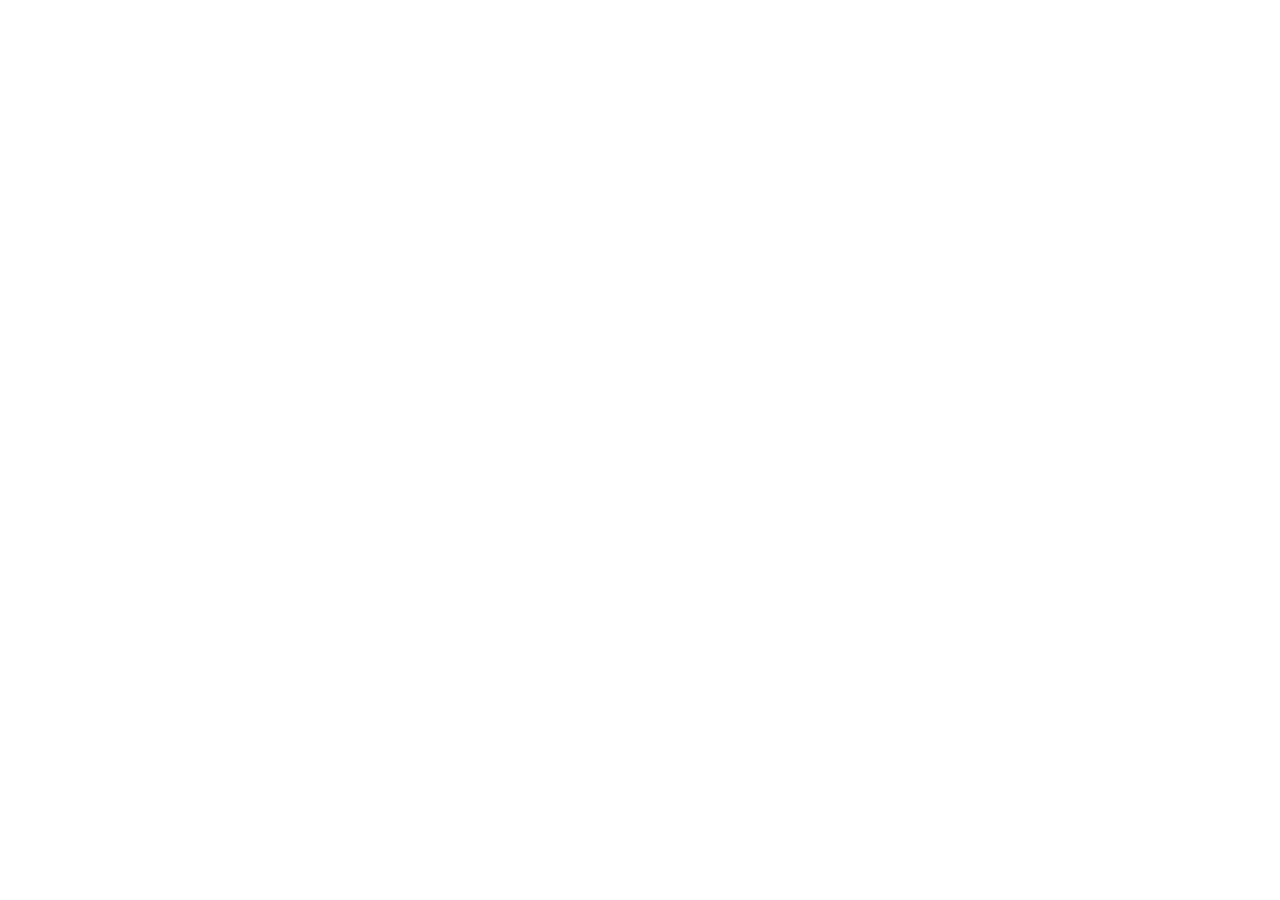
==== about.html @ 67be5322 "Created main files needed for the portfolio and added respective boilerplates" ====
<!DOCTYPE html>

<html lang="en">
    <head>
        <meta charset="UTF-8">
        <meta name="viewport" content="width=device-width, initial-scale=1.0">
        <title>Ivan Bautista's Portfolio</title>
        <link rel="stylesheet" href="styles.css">
        <script src="script.js" defer></script>
    </head>
    <body>
        
    </body>
</html>
---- styles.css ----
/*Remove all spaces from box model*/

*
{
    border: none;
    padding: 0;
    box-sizing: border-box;
}
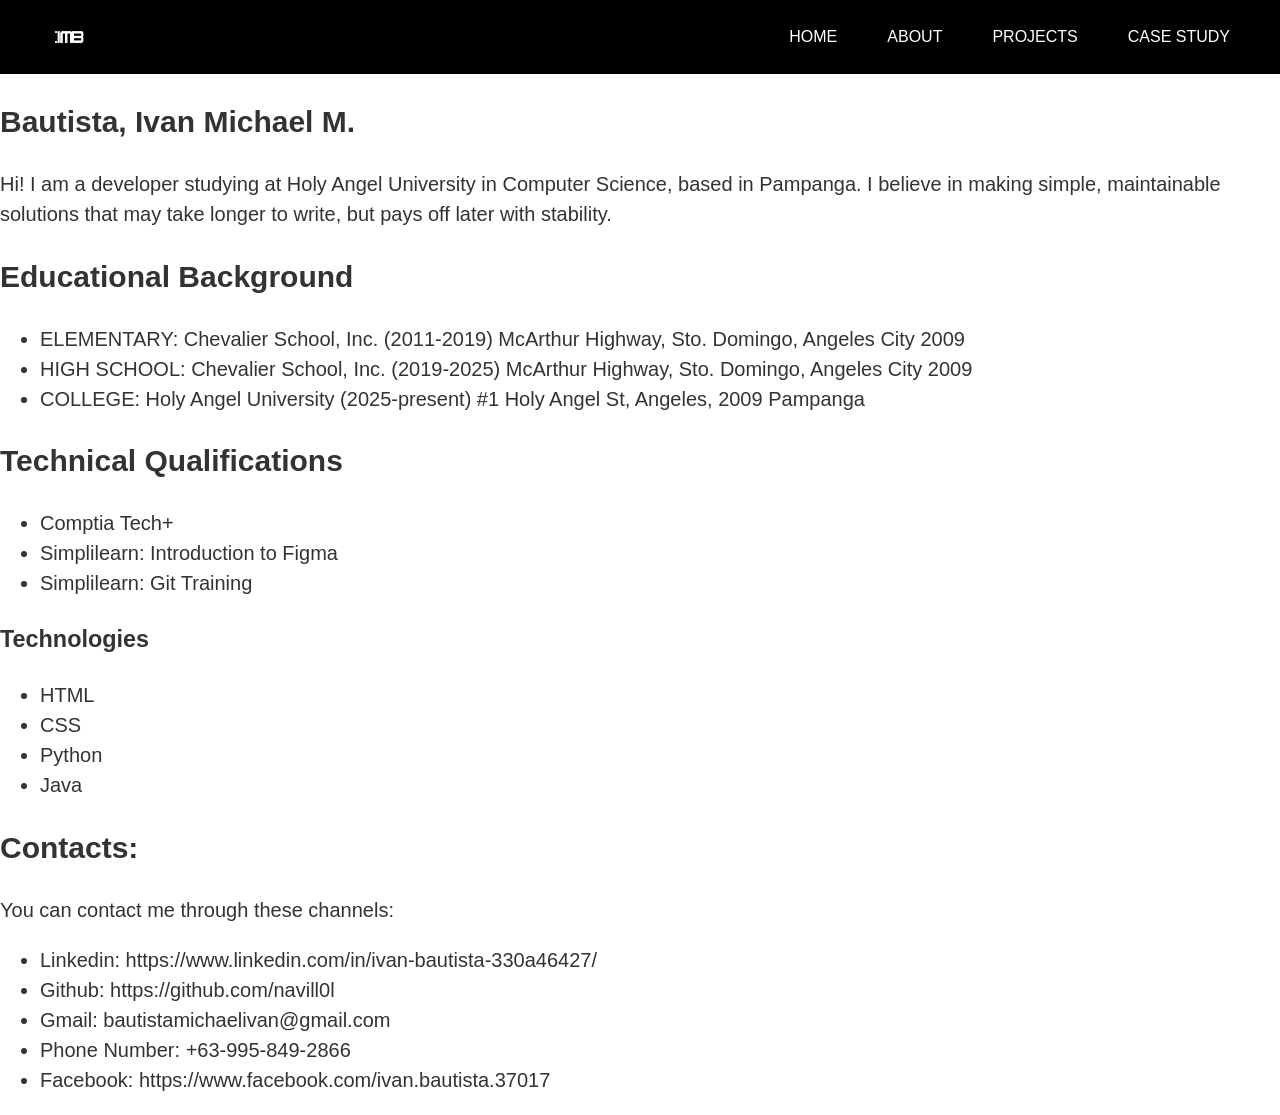
==== commit 8c420c70: "Added navbar and restructured pages" ====
--- a/about.html
+++ b/about.html
@@ -9,6 +9,64 @@
         <script src="script.js" defer></script>
     </head>
     <body>
-        
+        <header class ="navbar">
+            
+                <img src="images/logo.png" alt="IMB Logo" class="logo">
+                <nav class="nav-links">
+                        <a href="home.html">Home</a>
+                        <a href="about.html">About</a>
+                        <a href="projects.html">Projects</a>
+                        <a href="caseStudy.html">Case Study</a>
+                </nav>
+        </header>
+
+        <main>
+            <section id="about-header">
+                <h1>Bautista, Ivan Michael M.</h1>
+                <p>Hi! I am a developer studying at Holy Angel University in Computer Science, based in Pampanga. I believe in making simple, maintainable solutions that may take longer to write, but pays off later with stability.</p>
+            </section>
+
+            <section id="about-education">
+                <h2>Educational Background</h2>
+                <ul>
+                    <li>ELEMENTARY: Chevalier School, Inc. (2011-2019) McArthur Highway, Sto. Domingo, Angeles City 2009</li>
+
+                    <li>HIGH SCHOOL: Chevalier School, Inc. (2019-2025) McArthur Highway, Sto. Domingo, Angeles City 2009</li>
+
+                    <li>COLLEGE: Holy Angel University (2025-present) #1 Holy Angel St, Angeles, 2009 Pampanga</li>
+                </ul>
+
+                <h2>Technical Qualifications</h2>
+                <ul>
+                    <li>Comptia Tech+</li>
+                    <li>Simplilearn: Introduction to Figma</li>
+                    <li>Simplilearn: Git Training</li>
+                </ul>
+                
+                <h3>Technologies</h3>
+                <ul>
+                    <li>HTML</li>
+                    <li>CSS</li>
+                    <li>Python</li>
+                    <li>Java</li>
+                </ul>
+            </section>
+
+
+            <section id="about-contacts" class="contacts-section">
+                <h2>Contacts:</h2>
+
+                <p>You can contact me through these channels:</p>
+
+                <ul>
+                    <li>Linkedin: https://www.linkedin.com/in/ivan-bautista-330a46427/</li>
+                    <li>Github: https://github.com/navill0l</li>
+                    <li>Gmail: bautistamichaelivan@gmail.com</li>
+                    <li>Phone Number: +63-995-849-2866</li>
+                    <li>Facebook: https://www.facebook.com/ivan.bautista.37017</li>
+                </ul>
+                </p>
+            </section>
+        </main>
     </body>
-</html>+</html>
--- a/styles.css
+++ b/styles.css
@@ -1,8 +1,70 @@
-/*Remove all spaces from box model*/
+/*Page settings*/
 
-*
-{
-    border: none;
-    padding: 0;
-    box-sizing: border-box;
-}+body {
+  margin: 0;
+  background-color: var(--white);
+  color: var(--paragraph-color);
+  font-family: "Encode Sans Expanded", sans-serif;
+  font-size: 20px;
+  line-height: 1.5;
+}
+
+img {
+  max-width: 100%;
+  display: block;
+}
+
+a {
+  color: inherit;
+}
+
+/* Theme colors from figma design file */
+:root {
+  --black: #000000;
+  --white: #FFFFFF;
+  --lime-green: #ACFF47;
+  --sky-blue: #47C2FF;
+  --yellow: #FFF947;
+  --paragraph-color: #333333;
+  --heading2-color: #262626;
+  --beige: #E9E2D9;
+}
+
+.navbar {
+  display: flex;
+  justify-content: space-between;
+  align-items: center;
+  flex-wrap: wrap;
+  background-color: var(--black);
+  padding: 0 50px;
+  min-height: 74px;
+}
+
+.logo {
+  height: 38px;
+  width: auto;
+}
+
+/* the row of links (HOME ABOUT PROJECTS CASE STUDY) */
+.nav-links {
+  display: flex;
+  gap: 50px;
+}
+
+
+.nav-links a {
+  color: var(--white);
+  font-size: 16px;
+  font-weight: 500;
+  text-decoration: none;
+  text-transform: uppercase;
+}
+
+.nav-links a:hover {
+  color: var(--yellow);
+}
+
+/* the link of the page you are on is yellow */
+.nav-links a.active {
+  color: var(--yellow);
+}
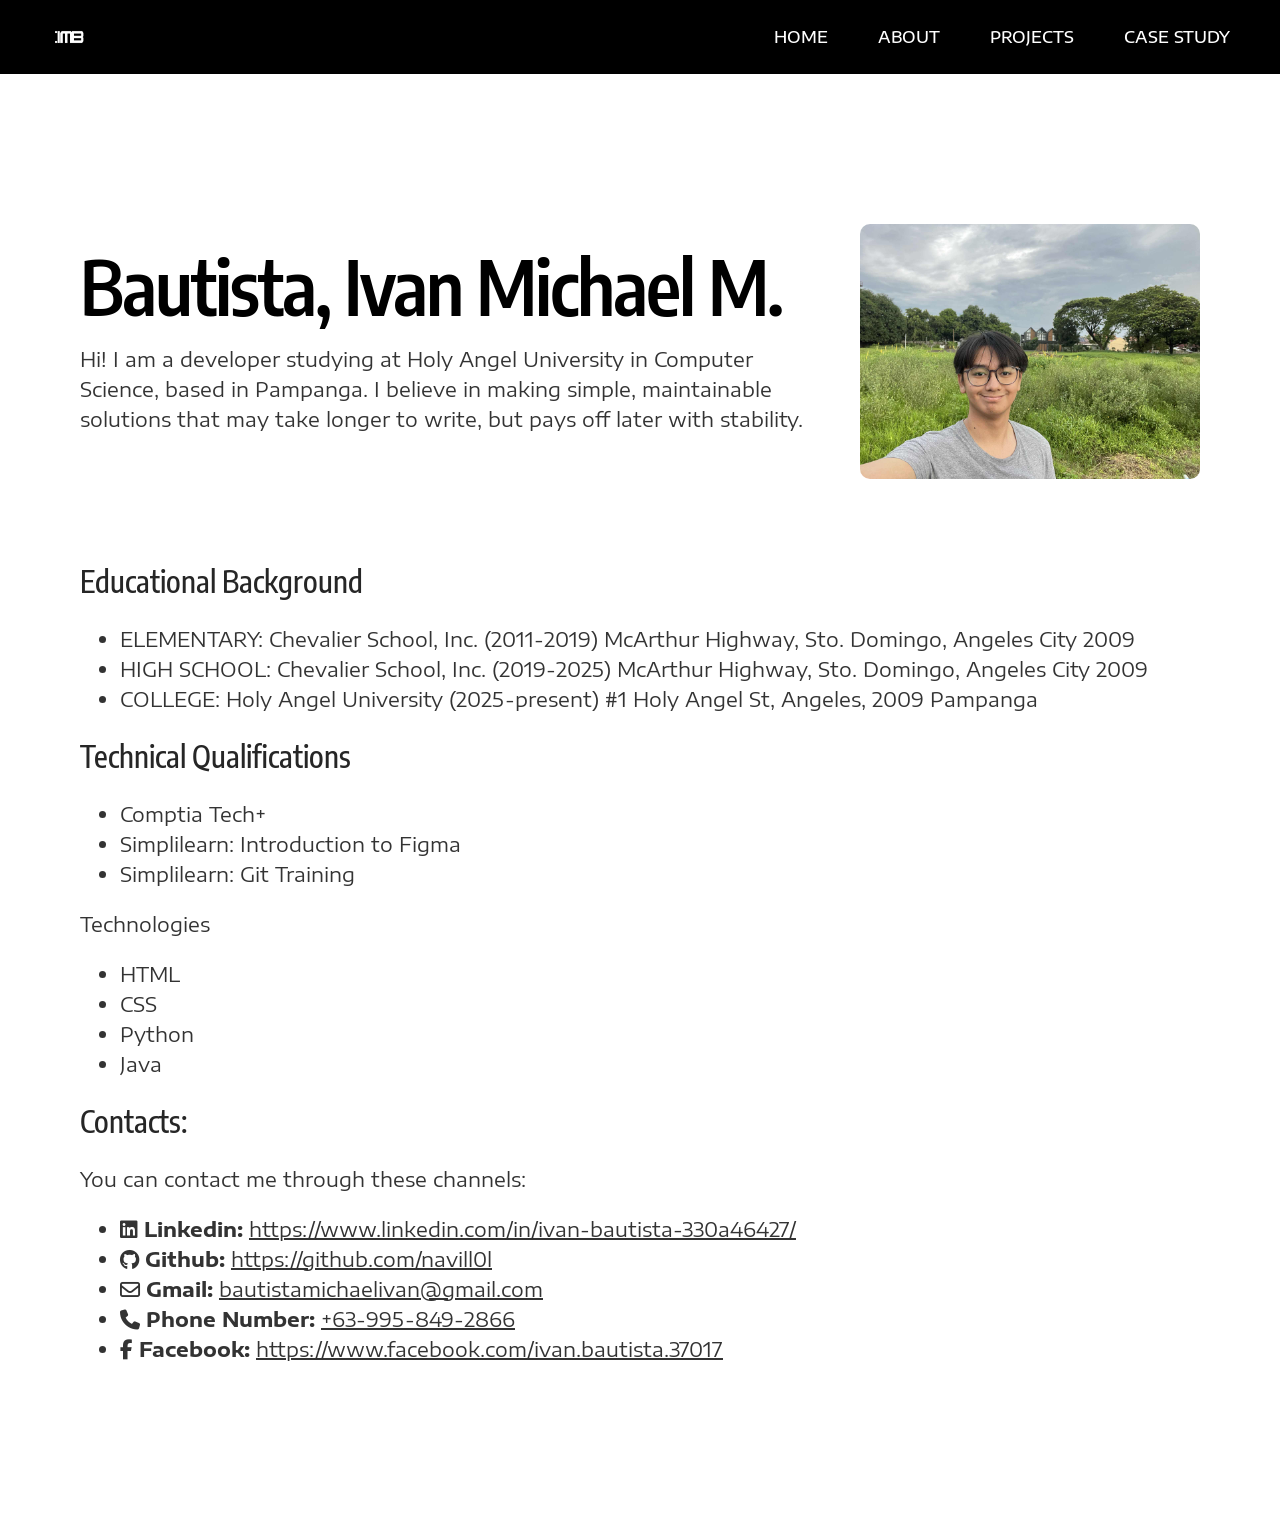
==== commit 54344521: "Implemented homepage Structured the page and sections with their respective alignments. Added icons " ====
--- a/about.html
+++ b/about.html
@@ -7,6 +7,9 @@
         <title>Ivan Bautista's Portfolio</title>
         <link rel="stylesheet" href="styles.css">
         <script src="script.js" defer></script>
+
+        <link rel="stylesheet" href="https://fonts.googleapis.com/css2?family=Encode+Sans+Condensed:wght@500;600&family=Encode+Sans+Expanded:wght@400;500;600&display=swap">
+  <link rel="stylesheet" href="https://cdnjs.cloudflare.com/ajax/libs/font-awesome/6.5.1/css/all.min.css">
     </head>
     <body>
         <header class ="navbar">
@@ -20,10 +23,16 @@
                 </nav>
         </header>
 
-        <main>
-            <section id="about-header">
-                <h1>Bautista, Ivan Michael M.</h1>
-                <p>Hi! I am a developer studying at Holy Angel University in Computer Science, based in Pampanga. I believe in making simple, maintainable solutions that may take longer to write, but pays off later with stability.</p>
+        <main class="page">
+            <section id="about-header" class="section top-section">
+                <div class="top-text">
+                    <h1>Bautista, Ivan Michael M.</h1>
+                    <p>Hi! I am a developer studying at Holy Angel University in Computer Science, based in Pampanga. I believe in making simple, maintainable solutions that may take longer to write, but pays off later with stability.</p>
+                </div>
+
+                <div class="top-picture">
+                    <img src="images/landScapePicture.jpg" alt="Photo of Ivan Bautista">
+                </div>
             </section>
 
             <section id="about-education">
@@ -53,19 +62,32 @@
             </section>
 
 
-            <section id="about-contacts" class="contacts-section">
+            <section class="contacts">
                 <h2>Contacts:</h2>
-
                 <p>You can contact me through these channels:</p>
 
-                <ul>
-                    <li>Linkedin: https://www.linkedin.com/in/ivan-bautista-330a46427/</li>
-                    <li>Github: https://github.com/navill0l</li>
-                    <li>Gmail: bautistamichaelivan@gmail.com</li>
-                    <li>Phone Number: +63-995-849-2866</li>
-                    <li>Facebook: https://www.facebook.com/ivan.bautista.37017</li>
+                <ul class="contact-list">
+                    <li>
+                    <i class="fa-brands fa-linkedin"></i>
+                    <span><strong>Linkedin:</strong> <a href="https://www.linkedin.com/in/ivan-bautista-330a46427/" target="_blank">https://www.linkedin.com/in/ivan-bautista-330a46427/</a></span>
+                    </li>
+                    <li>
+                    <i class="fa-brands fa-github"></i>
+                    <span><strong>Github:</strong> <a href="https://github.com/navill0l" target="_blank">https://github.com/navill0l</a></span>
+                    </li>
+                    <li>
+                    <i class="fa-regular fa-envelope"></i>
+                    <span><strong>Gmail:</strong> <a href="mailto:bautistamichaelivan@gmail.com">bautistamichaelivan@gmail.com</a></span>
+                    </li>
+                    <li>
+                    <i class="fa-solid fa-phone"></i>
+                    <span><strong>Phone Number:</strong> <a href="tel:+639958492866">+63-995-849-2866</a></span>
+                    </li>
+                    <li>
+                    <i class="fa-brands fa-facebook-f"></i>
+                    <span><strong>Facebook:</strong> <a href="https://www.facebook.com/ivan.bautista.37017" target="_blank">https://www.facebook.com/ivan.bautista.37017</a></span>
+                    </li>
                 </ul>
-                </p>
             </section>
         </main>
     </body>
--- a/styles.css
+++ b/styles.css
@@ -18,7 +18,7 @@
   color: inherit;
 }
 
-/* Theme colors from figma design file */
+/* Theme colors from figma design */
 :root {
   --black: #000000;
   --white: #FFFFFF;
@@ -30,6 +30,22 @@
   --beige: #E9E2D9;
 }
 
+/* PAGE MARGINS from figma design */
+.page {
+  padding: 150px 80px;
+}
+
+.section {
+  margin-bottom: 80px;
+}
+
+.line-above {
+  border-top: 1px solid var(--paragraph-color);
+  padding-top: 50px;
+}
+
+
+/* NAVIGATION BAR */
 .navbar {
   display: flex;
   justify-content: space-between;
@@ -45,7 +61,6 @@
   width: auto;
 }
 
-/* the row of links (HOME ABOUT PROJECTS CASE STUDY) */
 .nav-links {
   display: flex;
   gap: 50px;
@@ -64,7 +79,143 @@
   color: var(--yellow);
 }
 
-/* the link of the page you are on is yellow */
 .nav-links a.active {
   color: var(--yellow);
 }
+
+/* HEADINGS AND TEXT STYLING */
+h1 {
+  font-family: "Encode Sans Condensed", sans-serif;
+  font-weight: 600;
+  font-size: 75px;
+  line-height: 1;
+  letter-spacing: -2px;
+  color: var(--black);
+  margin: 0 0 20px 0;
+}
+
+h2 {
+  font-family: "Encode Sans Condensed", sans-serif;
+  font-weight: 500;
+  font-size: 30px;
+  color: var(--heading2-color);
+  margin: 0 0 20px 0;
+}
+
+h3 {
+  font-weight: 400;
+  font-size: 20px;
+  color: var(--paragraph-color);
+  margin: 16px 0 8px 0;
+}
+
+p {
+  margin: 0 0 20px 0;
+}
+
+.small-text {
+  font-size: 16px;
+  color: #666666;
+}
+
+/* HERO SECTION */
+.top-section {
+  display: flex;
+  justify-content: space-between;
+  align-items: center;
+  gap: 50px;
+}
+
+.top-text {
+  flex: 1;
+}
+
+.top-picture {
+  width: 340px;
+  flex-shrink: 0;
+}
+
+.top-picture img {
+  border-radius: 10px;
+  width: 100%;
+}
+
+.caption {
+  font-size: 16px;
+  color: #666666;
+  margin: 8px 0 0 0;
+}
+
+/* ---------- 7. THE THREE COLORED ICON BOXES NEXT TO "Think. Create. Repeat." ---------- */
+.title-row {
+  display: flex;
+  align-items: center;
+  gap: 20px;
+  margin-bottom: 20px;
+}
+
+.title-row h1 {
+  margin: 0;
+}
+
+.icon-boxes {
+  display: flex;
+  align-items: flex-end;
+}
+
+.icon-box {
+  display: flex;
+  align-items: center;
+  justify-content: center;
+  width: 40px;
+  height: 40px;
+  color: var(--black);
+  font-size: 16px;
+}
+
+.icon-box.green {
+  background-color: var(--lime-green);
+}
+
+.icon-box.blue {
+  background-color: var(--sky-blue);
+  height: 52px;
+}
+
+.icon-box.yellow {
+  background-color: var(--yellow);
+}
+
+/* PROJECT CARDS - spacing from figma design */
+.card-grid {
+  display: grid;
+  grid-template-columns: repeat(3, 1fr);
+  gap: 50px;
+}
+
+.project-card {
+  background-color: var(--white);
+  padding: 16px;          
+  border-radius: 10px;    
+}
+
+.project-card:hover {
+  box-shadow: 0 4px 4px rgba(0, 0, 0, 0.25);
+}
+
+.image-box {
+  background-color: var(--beige);
+  border-radius: 10px;
+  height: 160px;
+}
+
+.project-card p {
+  font-size: 16px;
+  color: #555555;
+  margin-bottom: 12px;
+}
+
+.see-more {
+  font-size: 16px;
+  color: #555555;
+}
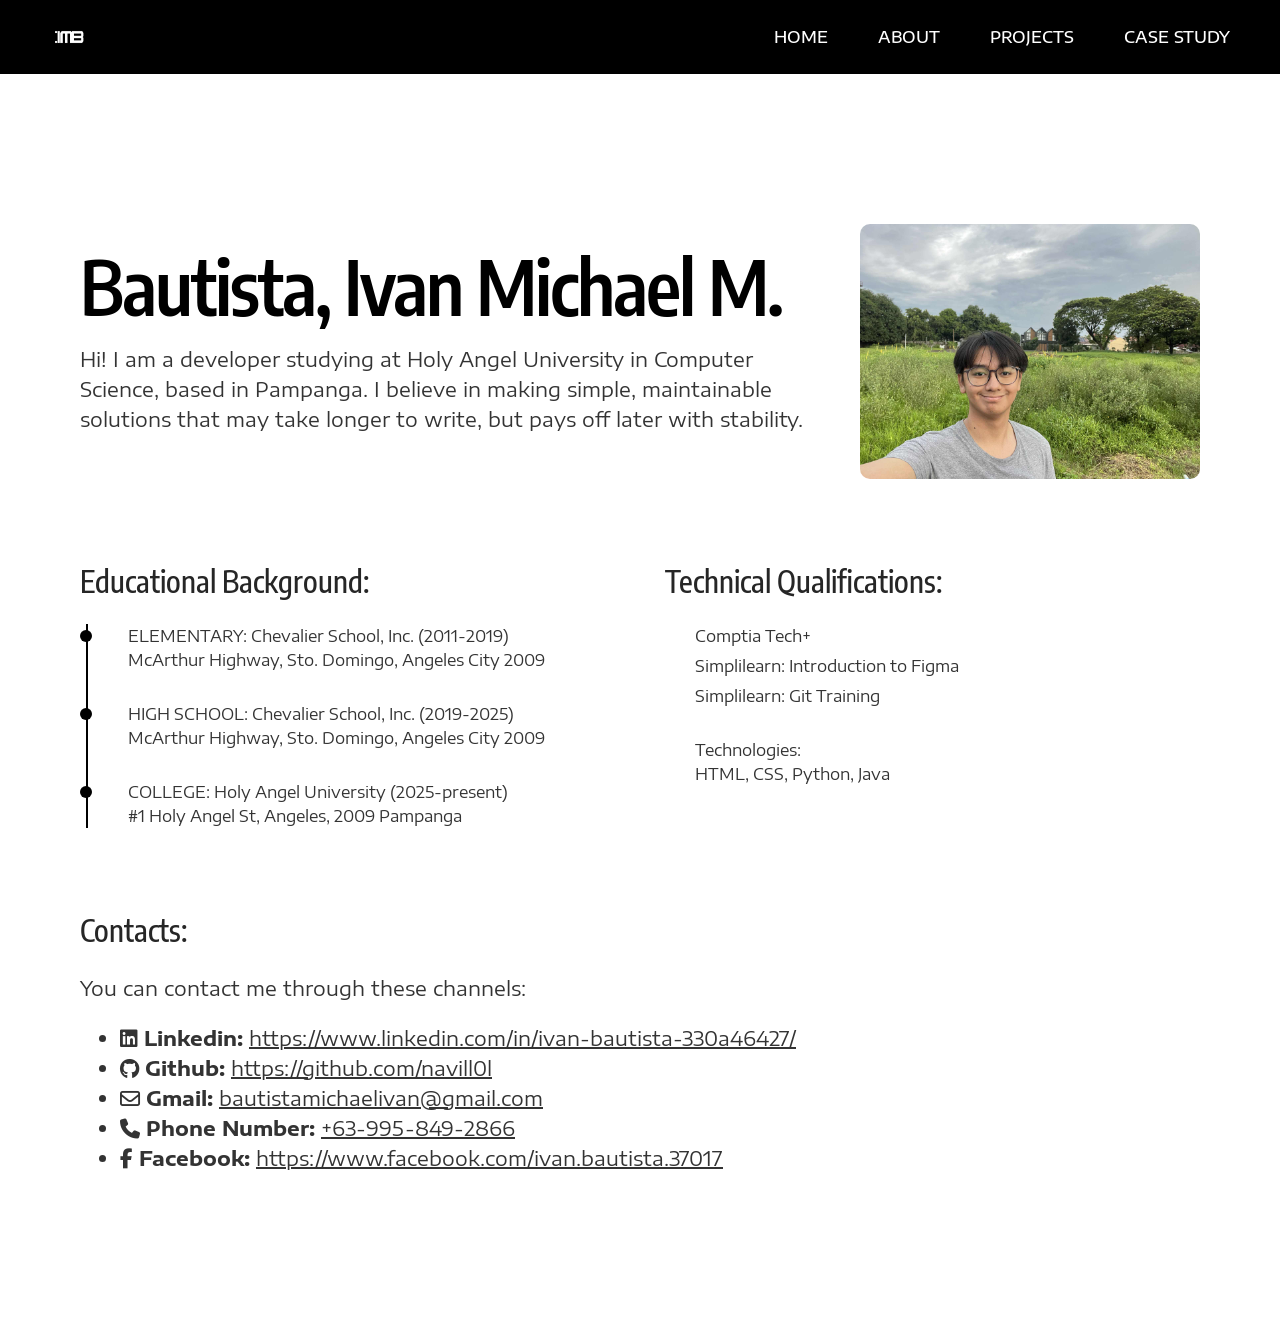
==== commit f50c3dbf: "Implemented about page and case study content Implemted page and section structure, divided informat" ====
--- a/about.html
+++ b/about.html
@@ -24,10 +24,14 @@
         </header>
 
         <main class="page">
-            <section id="about-header" class="section top-section">
+            <section class="section top-section">
                 <div class="top-text">
                     <h1>Bautista, Ivan Michael M.</h1>
-                    <p>Hi! I am a developer studying at Holy Angel University in Computer Science, based in Pampanga. I believe in making simple, maintainable solutions that may take longer to write, but pays off later with stability.</p>
+                    <p>
+                    Hi! I am a developer studying at Holy Angel University in Computer Science, based in
+                    Pampanga. I believe in making simple, maintainable solutions that may take longer to
+                    write, but pays off later with stability.
+                    </p>
                 </div>
 
                 <div class="top-picture">
@@ -35,60 +39,73 @@
                 </div>
             </section>
 
-            <section id="about-education">
-                <h2>Educational Background</h2>
-                <ul>
-                    <li>ELEMENTARY: Chevalier School, Inc. (2011-2019) McArthur Highway, Sto. Domingo, Angeles City 2009</li>
 
-                    <li>HIGH SCHOOL: Chevalier School, Inc. (2019-2025) McArthur Highway, Sto. Domingo, Angeles City 2009</li>
+            <section class="section two-columns">
 
-                    <li>COLLEGE: Holy Angel University (2025-present) #1 Holy Angel St, Angeles, 2009 Pampanga</li>
+            <div>
+                <h2>Educational Background:</h2>
+
+                <ul class="timeline">
+                <li>
+                    ELEMENTARY: Chevalier School, Inc. (2011-2019)<br>
+                    McArthur Highway, Sto. Domingo, Angeles City 2009
+                </li>
+                <li>
+                    HIGH SCHOOL: Chevalier School, Inc. (2019-2025)<br>
+                    McArthur Highway, Sto. Domingo, Angeles City 2009
+                </li>
+                <li>
+                    COLLEGE: Holy Angel University (2025-present)<br>
+                    #1 Holy Angel St, Angeles, 2009 Pampanga
+                </li>
+                </ul>
+            </div>
+
+            <div>
+                <h2>Technical Qualifications:</h2>
+
+                <ul class="qualifications">
+                <li>Comptia Tech+</li>
+                <li>Simplilearn: Introduction to Figma</li>
+                <li>Simplilearn: Git Training</li>
                 </ul>
 
-                <h2>Technical Qualifications</h2>
-                <ul>
-                    <li>Comptia Tech+</li>
-                    <li>Simplilearn: Introduction to Figma</li>
-                    <li>Simplilearn: Git Training</li>
-                </ul>
-                
-                <h3>Technologies</h3>
-                <ul>
-                    <li>HTML</li>
-                    <li>CSS</li>
-                    <li>Python</li>
-                    <li>Java</li>
-                </ul>
+                <div class="technologies">
+                Technologies:<br>
+                HTML, CSS, Python, Java
+                </div>
+            </div>
+
             </section>
 
+            <section class="contacts">
+            <h2>Contacts:</h2>
+            <p>You can contact me through these channels:</p>
 
-            <section class="contacts">
-                <h2>Contacts:</h2>
-                <p>You can contact me through these channels:</p>
+            <ul class="contact-list">
+                <li>
+                <i class="fa-brands fa-linkedin"></i>
+                <span><strong>Linkedin:</strong> <a href="https://www.linkedin.com/in/ivan-bautista-330a46427/" target="_blank">https://www.linkedin.com/in/ivan-bautista-330a46427/</a></span>
+                </li>
+                <li>
+                <i class="fa-brands fa-github"></i>
+                <span><strong>Github:</strong> <a href="https://github.com/navill0l" target="_blank">https://github.com/navill0l</a></span>
+                </li>
+                <li>
+                <i class="fa-regular fa-envelope"></i>
+                <span><strong>Gmail:</strong> <a href="mailto:bautistamichaelivan@gmail.com">bautistamichaelivan@gmail.com</a></span>
+                </li>
+                <li>
+                <i class="fa-solid fa-phone"></i>
+                <span><strong>Phone Number:</strong> <a href="tel:+639958492866">+63-995-849-2866</a></span>
+                </li>
+                <li>
+                <i class="fa-brands fa-facebook-f"></i>
+                <span><strong>Facebook:</strong> <a href="https://www.facebook.com/ivan.bautista.37017" target="_blank">https://www.facebook.com/ivan.bautista.37017</a></span>
+                </li>
+            </ul>
+            </section>
 
-                <ul class="contact-list">
-                    <li>
-                    <i class="fa-brands fa-linkedin"></i>
-                    <span><strong>Linkedin:</strong> <a href="https://www.linkedin.com/in/ivan-bautista-330a46427/" target="_blank">https://www.linkedin.com/in/ivan-bautista-330a46427/</a></span>
-                    </li>
-                    <li>
-                    <i class="fa-brands fa-github"></i>
-                    <span><strong>Github:</strong> <a href="https://github.com/navill0l" target="_blank">https://github.com/navill0l</a></span>
-                    </li>
-                    <li>
-                    <i class="fa-regular fa-envelope"></i>
-                    <span><strong>Gmail:</strong> <a href="mailto:bautistamichaelivan@gmail.com">bautistamichaelivan@gmail.com</a></span>
-                    </li>
-                    <li>
-                    <i class="fa-solid fa-phone"></i>
-                    <span><strong>Phone Number:</strong> <a href="tel:+639958492866">+63-995-849-2866</a></span>
-                    </li>
-                    <li>
-                    <i class="fa-brands fa-facebook-f"></i>
-                    <span><strong>Facebook:</strong> <a href="https://www.facebook.com/ivan.bautista.37017" target="_blank">https://www.facebook.com/ivan.bautista.37017</a></span>
-                    </li>
-                </ul>
-            </section>
-        </main>
+  </main>
     </body>
 </html>
--- a/styles.css
+++ b/styles.css
@@ -219,3 +219,60 @@
   font-size: 16px;
   color: #555555;
 }
+
+/*ABOUT*/
+/* ---------- 11. ABOUT PAGE ---------- */
+.two-columns {
+  display: flex;
+  gap: 50px;
+}
+
+.two-columns > div {
+  flex: 1;
+}
+
+/* education timeline: a line on the left with a dot for each school */
+.timeline {
+  list-style: none;
+  margin: 0;
+  padding: 0 0 0 40px;
+  border-left: 2px solid var(--black);
+  margin-left: 6px;
+}
+
+.timeline li {
+  position: relative;
+  font-size: 16px;
+  margin-bottom: 30px;
+}
+
+.timeline li:last-child {
+  margin-bottom: 0;
+}
+
+.timeline li::before {
+  content: "";
+  position: absolute;
+  left: -48px;
+  top: 6px;
+  width: 12px;
+  height: 12px;
+  border-radius: 50%;
+  background-color: var(--black);
+}
+
+.qualifications {
+  list-style: none;
+  margin: 0 0 30px 0;
+  padding: 0 0 0 30px;
+  font-size: 16px;
+}
+
+.qualifications li {
+  margin-bottom: 6px;
+}
+
+.technologies {
+  padding-left: 30px;
+  font-size: 16px;
+}
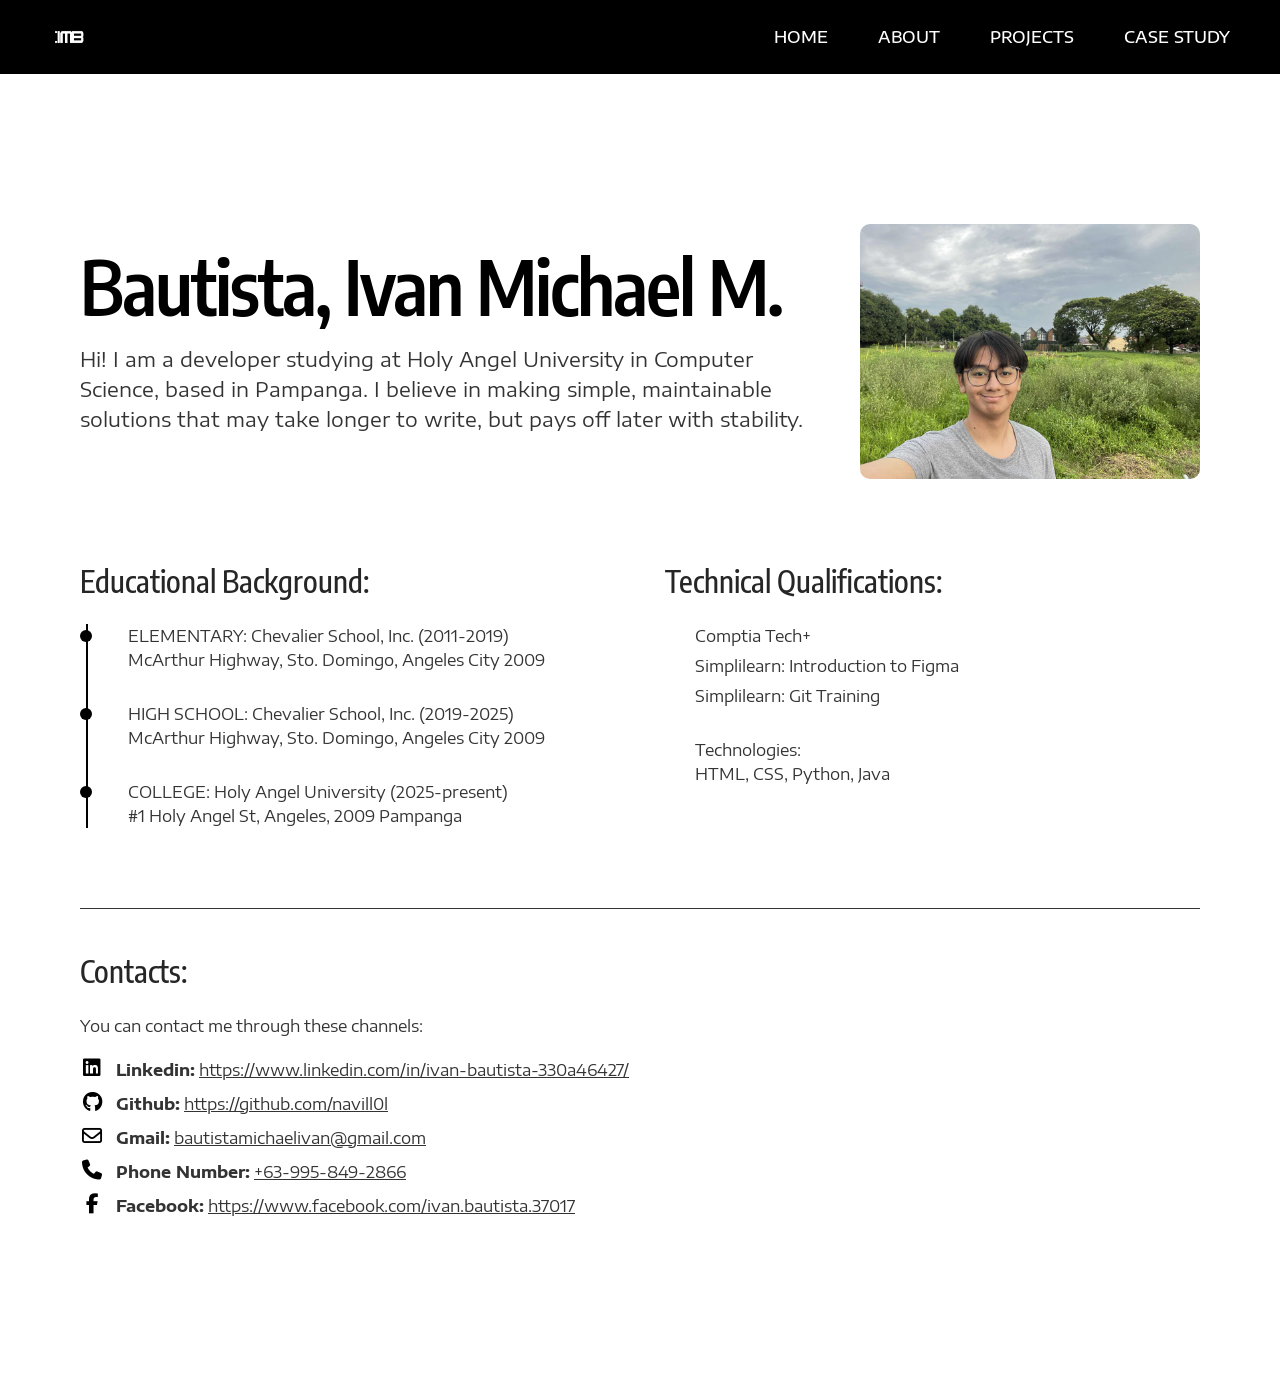
==== commit 4b814f8c: "Implemented media queries for tablet and mobile Scaled elements for tablet and mobile, also added al" ====
--- a/about.html
+++ b/about.html
@@ -14,8 +14,9 @@
     <body>
         <header class ="navbar">
             
-                <img src="images/logo.png" alt="IMB Logo" class="logo">
-                <nav class="nav-links">
+                <a href="home.html" aria-label="Home"><img src="images/logo.png" alt="IMB Logo" class="logo"></a>
+                <button class="menu-button" onclick="toggleMenu()"><i class="fa-solid fa-bars"></i></button>
+                <nav id="navLinks" class="nav-links">
                         <a href="home.html">Home</a>
                         <a href="about.html">About</a>
                         <a href="projects.html">Projects</a>
--- a/styles.css
+++ b/styles.css
@@ -1,6 +1,7 @@
 /*Page settings*/
 
-body {
+body 
+{
   margin: 0;
   background-color: var(--white);
   color: var(--paragraph-color);
@@ -9,17 +10,20 @@
   line-height: 1.5;
 }
 
-img {
+img 
+{
   max-width: 100%;
   display: block;
 }
 
-a {
+a 
+{
   color: inherit;
 }
 
 /* Theme colors from figma design */
-:root {
+:root 
+{
   --black: #000000;
   --white: #FFFFFF;
   --lime-green: #ACFF47;
@@ -31,22 +35,26 @@
 }
 
 /* PAGE MARGINS from figma design */
-.page {
+.page 
+{
   padding: 150px 80px;
 }
 
-.section {
+.section 
+{
   margin-bottom: 80px;
 }
 
-.line-above {
+.line-above 
+{
   border-top: 1px solid var(--paragraph-color);
   padding-top: 50px;
 }
 
 
 /* NAVIGATION BAR */
-.navbar {
+.navbar 
+{
   display: flex;
   justify-content: space-between;
   align-items: center;
@@ -56,18 +64,26 @@
   min-height: 74px;
 }
 
-.logo {
+.logo 
+{
   height: 38px;
   width: auto;
 }
 
-.nav-links {
+.nav-links 
+{
   display: flex;
   gap: 50px;
 }
 
-
-.nav-links a {
+.menu-button 
+{
+  display: none;
+}
+
+
+.nav-links a 
+{
   color: var(--white);
   font-size: 16px;
   font-weight: 500;
@@ -75,16 +91,19 @@
   text-transform: uppercase;
 }
 
-.nav-links a:hover {
+.nav-links a:hover 
+{
   color: var(--yellow);
 }
 
-.nav-links a.active {
+.nav-links a.active 
+{
   color: var(--yellow);
 }
 
 /* HEADINGS AND TEXT STYLING */
-h1 {
+h1 
+{
   font-family: "Encode Sans Condensed", sans-serif;
   font-weight: 600;
   font-size: 75px;
@@ -94,7 +113,8 @@
   margin: 0 0 20px 0;
 }
 
-h2 {
+h2 
+{
   font-family: "Encode Sans Condensed", sans-serif;
   font-weight: 500;
   font-size: 30px;
@@ -102,68 +122,80 @@
   margin: 0 0 20px 0;
 }
 
-h3 {
+h3 
+{
   font-weight: 400;
   font-size: 20px;
   color: var(--paragraph-color);
   margin: 16px 0 8px 0;
 }
 
-p {
+p 
+{
   margin: 0 0 20px 0;
 }
 
-.small-text {
+.small-text 
+{
   font-size: 16px;
   color: #666666;
 }
 
 /* HERO SECTION */
-.top-section {
+.top-section 
+{
   display: flex;
   justify-content: space-between;
   align-items: center;
   gap: 50px;
 }
 
-.top-text {
+.top-text 
+{
   flex: 1;
 }
 
-.top-picture {
+.top-picture 
+{
   width: 340px;
   flex-shrink: 0;
 }
 
-.top-picture img {
+.top-picture img 
+{
   border-radius: 10px;
   width: 100%;
 }
 
-.caption {
+.caption 
+{
   font-size: 16px;
   color: #666666;
   margin: 8px 0 0 0;
 }
 
 /* ---------- 7. THE THREE COLORED ICON BOXES NEXT TO "Think. Create. Repeat." ---------- */
-.title-row {
+.title-row 
+{
   display: flex;
   align-items: center;
   gap: 20px;
   margin-bottom: 20px;
 }
 
-.title-row h1 {
+.title-row h1 
+{
   margin: 0;
 }
 
-.icon-boxes {
+.icon-boxes 
+{
   display: flex;
   align-items: flex-end;
 }
 
-.icon-box {
+.icon-box 
+{
   display: flex;
   align-items: center;
   justify-content: center;
@@ -173,66 +205,138 @@
   font-size: 16px;
 }
 
-.icon-box.green {
+.icon-box.green 
+{
   background-color: var(--lime-green);
 }
 
-.icon-box.blue {
+.icon-box.blue 
+{
   background-color: var(--sky-blue);
   height: 52px;
 }
 
-.icon-box.yellow {
+.icon-box.yellow 
+{
   background-color: var(--yellow);
 }
 
 /* PROJECT CARDS - spacing from figma design */
-.card-grid {
+.card-grid 
+{
   display: grid;
   grid-template-columns: repeat(3, 1fr);
   gap: 50px;
 }
 
-.project-card {
+.project-card 
+{
   background-color: var(--white);
   padding: 16px;          
   border-radius: 10px;    
 }
 
-.project-card:hover {
+.project-card:hover 
+{
   box-shadow: 0 4px 4px rgba(0, 0, 0, 0.25);
 }
 
-.image-box {
+.image-box 
+{
+  padding: 12px;
   background-color: var(--beige);
   border-radius: 10px;
   height: 160px;
 }
 
-.project-card p {
+.image-box img
+{
+  display: block;
+  width: 100%;
+  height: 100%;
+  object-fit: contain;
+}
+
+.project-card p 
+{
   font-size: 16px;
   color: #555555;
   margin-bottom: 12px;
 }
 
-.see-more {
+.see-more 
+{
   font-size: 16px;
   color: #555555;
 }
 
+/*MAKE PROJECT CARD CLICKABLE*/
+.project-card {
+  position: relative;
+}
+
+.card-link {
+  position: absolute;
+  inset: 0;
+  z-index: 1;
+}
+
+.project-card .see-more {
+  position: relative;
+  z-index: 2;
+}
+
+/* CONTACTS */
+.contacts 
+{
+  border-top: 1px solid var(--paragraph-color);
+  padding-top: 40px;
+}
+
+.contacts p 
+{
+  font-size: 16px;
+}
+
+.contact-list 
+{
+  list-style: none;
+  margin: 0;
+  padding: 0;
+}
+
+.contact-list li 
+{
+  display: flex;
+  align-items: flex-start;
+  gap: 12px;
+  margin-bottom: 10px;
+  font-size: 16px;
+  word-break: break-word;
+}
+
+.contact-list i 
+{
+  width: 24px;
+  font-size: 20px;
+  text-align: center;
+  color: var(--black);
+}
+
 /*ABOUT*/
-/* ---------- 11. ABOUT PAGE ---------- */
-.two-columns {
+.two-columns 
+{
   display: flex;
   gap: 50px;
 }
 
-.two-columns > div {
+.two-columns > div 
+{
   flex: 1;
 }
 
-/* education timeline: a line on the left with a dot for each school */
-.timeline {
+.timeline 
+{
   list-style: none;
   margin: 0;
   padding: 0 0 0 40px;
@@ -240,17 +344,20 @@
   margin-left: 6px;
 }
 
-.timeline li {
+.timeline li 
+{
   position: relative;
   font-size: 16px;
   margin-bottom: 30px;
 }
 
-.timeline li:last-child {
+.timeline li:last-child 
+{
   margin-bottom: 0;
 }
 
-.timeline li::before {
+.timeline li::before 
+{
   content: "";
   position: absolute;
   left: -48px;
@@ -261,18 +368,191 @@
   background-color: var(--black);
 }
 
-.qualifications {
+.qualifications 
+{
   list-style: none;
   margin: 0 0 30px 0;
   padding: 0 0 0 30px;
   font-size: 16px;
 }
 
-.qualifications li {
+.qualifications li 
+{
   margin-bottom: 6px;
 }
 
-.technologies {
+.technologies 
+{
   padding-left: 30px;
   font-size: 16px;
-}+}
+
+/* CASE STUDY */
+.output-grid 
+{
+  display: grid;
+  grid-template-columns: repeat(3, 1fr);
+  gap: 30px;
+  margin-bottom: 30px;
+}
+
+.output-grid .image-box 
+{
+  height: 150px;
+}
+
+.case-text 
+{
+  font-size: 16px;
+}
+
+
+/* MEDIA QUERIES */
+/* TABLET */
+@media (max-width: 1100px) 
+{
+  h1 
+  {
+    font-size: 60px;
+  }
+
+  .navbar 
+  {
+    padding: 0 30px;
+  }
+
+  .nav-links 
+  {
+    gap: 30px;
+  }
+
+  .page 
+  {
+    padding: 100px 50px;
+  }
+
+  .card-grid 
+  {
+    grid-template-columns: repeat(2, 1fr);
+  }
+
+  .top-picture 
+  {
+    width: 260px;
+  }
+}
+
+
+/*  MOBILE */ 
+@media (max-width: 700px) 
+{
+  body 
+  {
+    font-size: 16px;
+  }
+
+  h1 
+  {
+    font-size: 44px;
+    letter-spacing: -1px;
+  }
+
+  h2 
+  {
+    font-size: 26px;
+  }
+
+  .navbar 
+  {
+    padding: 14px 24px;
+  }
+
+  .logo 
+  {
+    height: 32px;
+  }
+
+  .menu-button 
+  {
+    height: 100%;
+    width: 40px;
+    border: none;
+    background-color: var(--black);
+    display: block;
+  }
+  .menu-button .fa-bars 
+  {
+  color: var(--white);
+  }
+  .nav-links 
+  {
+    display: none;
+    flex-direction: column;
+    align-items: center;
+    gap: 0;
+    width: 100%;
+    margin-top: 14px;
+    padding: 10px 0;
+    background-color: var(--black);
+  }
+
+  .nav-links.show-menu 
+  {
+    display: block;
+    animation: fadeIn 0.5s ease-out forwards;
+    display: flex;
+  }
+
+  .nav-links a 
+  {
+    padding: 14px 0;
+    text-align: center;
+  }
+
+  .page {
+    padding: 50px 24px;
+  }
+
+  .section {
+    margin-bottom: 50px;
+  }
+
+  .top-section,
+  .two-columns {
+    flex-direction: column;
+    align-items: stretch;
+    gap: 30px;
+  }
+
+  .top-picture,
+  .preview-frame,
+  .top-section .big-image-box 
+  {
+    width: 100%;
+  }
+  .title-row 
+  {
+    flex-wrap: wrap;
+  }
+
+  .card-grid 
+  {
+    grid-template-columns: 1fr;
+    gap: 30px;
+  }
+
+  .output-grid 
+  {
+    grid-template-columns: 1fr;
+  }
+
+  .search-box 
+  {
+    max-width: 100%;
+  }
+
+  .preview-placeholder 
+  {
+    min-height: 180px;
+  }
+}
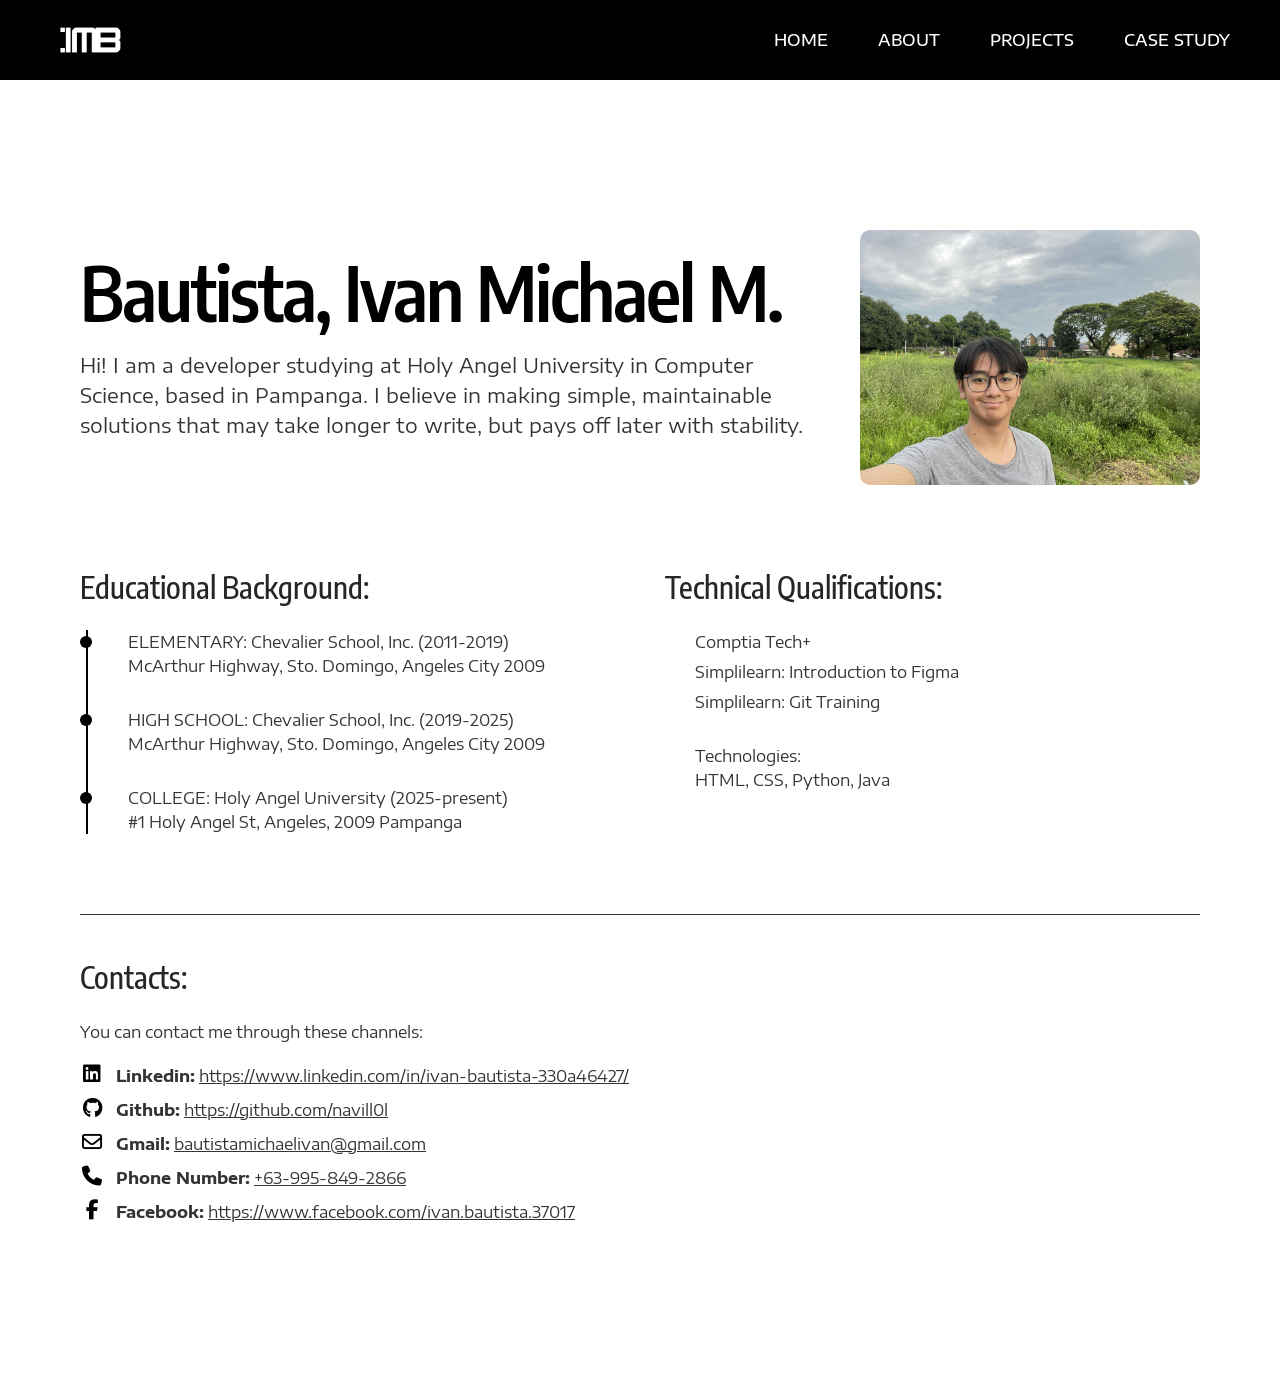
==== commit b53eb9f2: "Renamed home.html to index.html and changed links" ====
--- a/about.html
+++ b/about.html
@@ -14,10 +14,10 @@
     <body>
         <header class ="navbar">
             
-                <a href="home.html" aria-label="Home"><img src="images/logo.png" alt="IMB Logo" class="logo"></a>
+                <a href="index.html" aria-label="Home"><img src="images/logo.png" alt="IMB Logo" class="logo"></a>
                 <button class="menu-button" onclick="toggleMenu()"><i class="fa-solid fa-bars"></i></button>
                 <nav id="navLinks" class="nav-links">
-                        <a href="home.html">Home</a>
+                        <a href="index.html">Home</a>
                         <a href="about.html">About</a>
                         <a href="projects.html">Projects</a>
                         <a href="caseStudy.html">Case Study</a>
--- a/styles.css
+++ b/styles.css
@@ -64,6 +64,11 @@
   min-height: 74px;
 }
 
+.navbar img
+{
+  height: 5rem;
+}
+
 .logo 
 {
   height: 38px;
@@ -322,6 +327,34 @@
   text-align: center;
   color: var(--black);
 }
+
+/* SEARCH */
+.search-box 
+{
+  display: flex;
+  align-items: center;
+  gap: 10px;
+  margin-bottom: 20px;
+}
+
+.search-box button
+{
+  display: flex;
+  height: 35px;
+  width: 40px;
+  align-items: center;
+  justify-content: center;
+}
+#searchInput
+{
+  width: 60%;
+  padding: 8px;
+  font-size: 16px;
+  border: 1px solid #ccc;
+  border-radius: 4px;
+}
+
+
 
 /*ABOUT*/
 .two-columns 
@@ -482,7 +515,8 @@
   }
   .menu-button .fa-bars 
   {
-  color: var(--white);
+    font-size: 1.5rem;
+    color: var(--white);
   }
   .nav-links 
   {
@@ -498,8 +532,6 @@
 
   .nav-links.show-menu 
   {
-    display: block;
-    animation: fadeIn 0.5s ease-out forwards;
     display: flex;
   }
 
